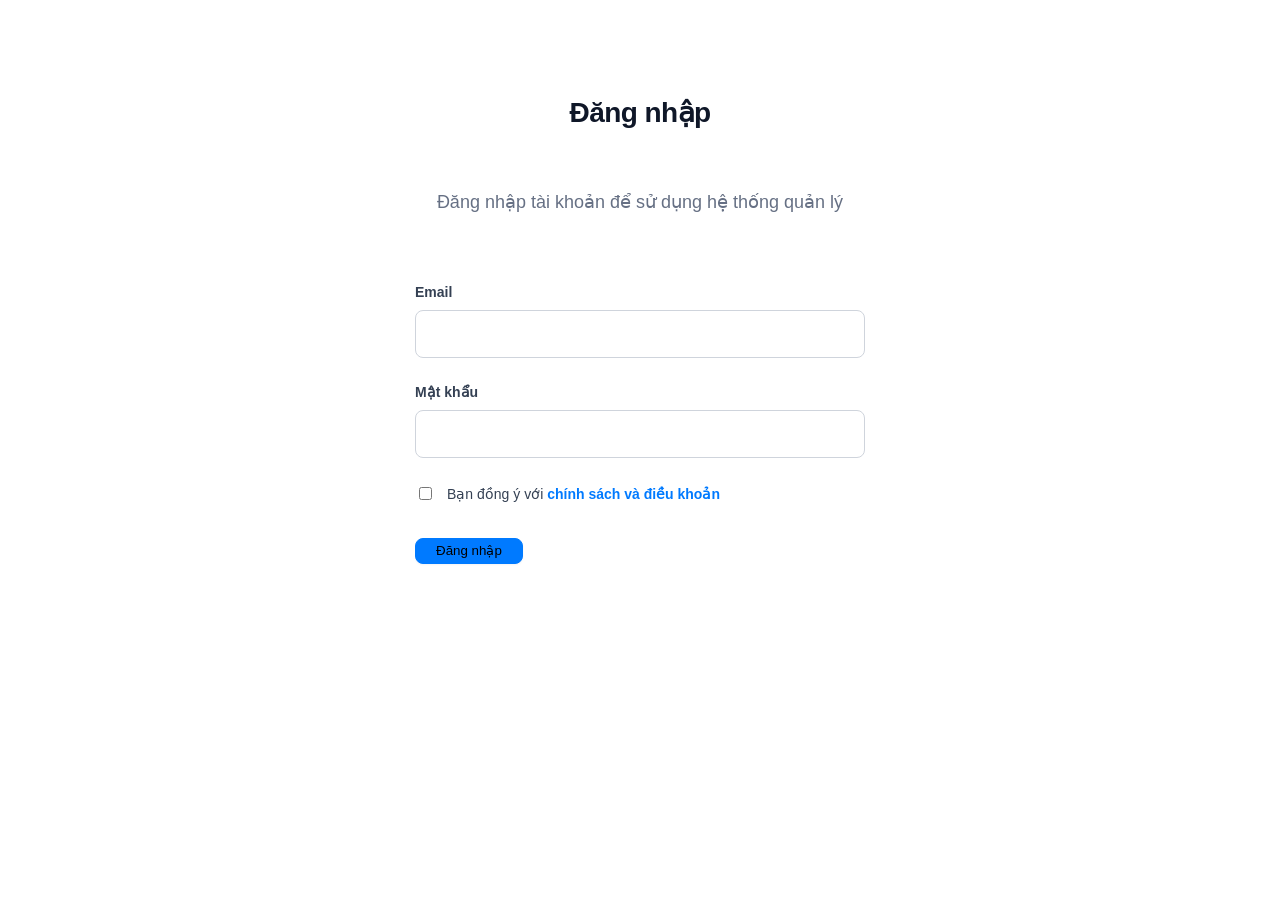
==== JS final project/index2.html @ 5e715f66 "Add files via upload" ====
<!DOCTYPE html>

<html lang="vi">
<head>
    <meta charset="UTF-8">
    <title>Đăng nhập</title>
    <link rel="stylesheet" href="style2.css">
</head>
<body>

<div class="main-container">
  <div class="content">
    <div class="heading-text">
      <h1 class="heading">Đăng nhập</h1>
      <p class="supporting-text">Đăng nhập tài khoản để sử dụng hệ thống quản lý</p>
    </div>

    <form class="form">
      <div class="form-fields">
        <div class="input-field">
          <label class="email-label" for="email">Email</label>
          <input class="text-input" type="email" id="email" name="email" />
        </div>

        <div class="input-field">
          <label class="password-label" for="password">Mật khẩu</label>
          <input class="text-input" type="password" id="password" name="password" />
        </div>

        <div class="checkbox">
          <input type="checkbox" id="agree" />
          <label class="agree-policy" for="agree">Bạn đồng ý với <span class="policy-terms">chính sách và điều khoản</span></label>
        </div>
      </div>

      <div class="actions">
        <button type="submit" class="button-base">Đăng nhập</button>
      </div>
    </form>
  </div>
</div>

</body>
</html>
---- JS final project/style2.css ----
﻿:root {
  --default-font-family: -apple-system, BlinkMacSystemFont, "Segoe UI", Roboto,
    Ubuntu, "Helvetica Neue", Helvetica, Arial, "PingFang SC",
    "Hiragino Sans GB", "Microsoft Yahei UI", "Microsoft Yahei",
    "Source Han Sans CN", sans-serif;
}

.main-container {
  overflow: hidden;
}

.main-container,
.main-container * {
  box-sizing: border-box;
}

input,
select,
textarea,
button {
  outline: 0;
}

.main-container {
  display: flex;
  flex-direction: column;
  align-items: center;
  flex-wrap: nowrap;
  gap: 24px;
  position: relative;
  width: 450px;
  margin: 0 auto;
  padding: 64px 0 64px 0;
  background: #ffffff;
}
.container {
  display: flex;
  flex-direction: column;
  align-items: flex-start;
  align-self: stretch;
  flex-wrap: nowrap;
  flex-shrink: 0;
  gap: 32px;
  position: relative;
  min-width: 0;
  padding: 0 16px 0 16px;
}
.content {
  display: flex;
  flex-direction: column;
  align-items: center;
  align-self: stretch;
  flex-wrap: nowrap;
  flex-shrink: 0;
  gap: 48px;
  position: relative;
  z-index: 1;
}
.heading-text {
  display: flex;
  flex-direction: column;
  align-items: center;
  align-self: stretch;
  flex-wrap: nowrap;
  flex-shrink: 0;
  gap: 16px;
  position: relative;
  z-index: 2;
}
.heading-subheading {
  display: flex;
  flex-direction: column;
  align-items: flex-start;
  align-self: stretch;
  flex-wrap: nowrap;
  flex-shrink: 0;
  gap: 12px;
  position: relative;
  z-index: 3;
}
.heading {
  align-self: stretch;
  flex-shrink: 0;
  flex-basis: auto;
  position: relative;
  height: 44px;
  color: #0f1728;
  font-family: Inter, var(--default-font-family);
  font-size: 28px;
  font-weight: 600;
  line-height: 44px;
  text-align: center;
  white-space: nowrap;
  letter-spacing: -0.56px;
  z-index: 4;
}
.supporting-text {
  align-self: stretch;
  flex-shrink: 0;
  flex-basis: auto;
  position: relative;
  height: 28px;
  color: #667084;
  font-family: Inter, var(--default-font-family);
  font-size: 18px;
  font-weight: 400;
  line-height: 28px;
  text-align: center;
  white-space: nowrap;
  z-index: 5;
}
.container-1 {
  display: flex;
  flex-direction: column;
  align-items: flex-start;
  align-self: stretch;
  flex-wrap: nowrap;
  flex-shrink: 0;
  gap: 48px;
  position: relative;
  min-width: 0;
  padding: 0 16px 0 16px;
  z-index: 6;
}
.content-2 {
  display: flex;
  flex-direction: column;
  align-items: center;
  align-self: stretch;
  flex-wrap: nowrap;
  flex-shrink: 0;
  gap: 48px;
  position: relative;
  z-index: 7;
}
.form {
  display: flex;
  flex-direction: column;
  align-items: flex-start;
  align-self: stretch;
  flex-wrap: nowrap;
  flex-shrink: 0;
  gap: 32px;
  position: relative;
  z-index: 8;
}
.form-fields {
  display: flex;
  flex-direction: column;
  align-items: flex-start;
  align-self: stretch;
  flex-wrap: nowrap;
  flex-shrink: 0;
  gap: 24px;
  position: relative;
  z-index: 9;
}
.input-field {
  display: flex;
  flex-direction: column;
  align-items: flex-start;
  align-self: stretch;
  flex-wrap: nowrap;
  flex-shrink: 0;
  position: relative;
  z-index: 10;
}
.input-field-base {
  display: flex;
  flex-direction: column;
  align-items: flex-start;
  align-self: stretch;
  flex-wrap: nowrap;
  flex-shrink: 0;
  gap: 6px;
  position: relative;
  z-index: 11;
}
.input-with-label {
  display: flex;
  flex-direction: column;
  align-items: flex-start;
  align-self: stretch;
  flex-wrap: nowrap;
  flex-shrink: 0;
  gap: 6px;
  position: relative;
  z-index: 12;
}
.email-label {
  flex-shrink: 0;
  flex-basis: auto;
  position: relative;
  height: 20px;
  color: #344053;
  font-family: Inter, var(--default-font-family);
  font-size: 14px;
  font-weight: 600;
  line-height: 20px;
  text-align: left;
  white-space: nowrap;
  z-index: 13;
}
.email-input {
  display: flex;
  align-items: center;
  align-self: stretch;
  flex-wrap: nowrap;
  flex-shrink: 0;
  gap: 8px;
  position: relative;
  height: 48px;
  padding: 0 0 0 0;
  background: #ffffff;
  border: 1px solid #cfd4dc;
  z-index: 14;
  overflow: hidden;
  border-radius: 8px;
  box-shadow: 0 1px 2px 0 rgba(16, 24, 40, 0.05);
}
.email-input-field {
  display: flex;
  flex-direction: column;
  align-items: flex-start;
  align-self: stretch;
  flex-wrap: nowrap;
  flex-shrink: 0;
  position: relative;
  z-index: 15;
}
.input-field-base-3 {
  display: flex;
  flex-direction: column;
  align-items: flex-start;
  align-self: stretch;
  flex-wrap: nowrap;
  flex-shrink: 0;
  gap: 6px;
  position: relative;
  z-index: 16;
}
.input-with-label-4 {
  display: flex;
  flex-direction: column;
  align-items: flex-start;
  align-self: stretch;
  flex-wrap: nowrap;
  flex-shrink: 0;
  gap: 6px;
  position: relative;
  z-index: 17;
}
.password-label {
  flex-shrink: 0;
  flex-basis: auto;
  position: relative;
  height: 20px;
  color: #344053;
  font-family: Inter, var(--default-font-family);
  font-size: 14px;
  font-weight: 600;
  line-height: 20px;
  text-align: left;
  white-space: nowrap;
  z-index: 18;
}
.password-input {
  display: flex;
  align-items: flex-start;
  align-self: stretch;
  flex-wrap: nowrap;
  flex-shrink: 0;
  position: relative;
  background: #ffffff;
  border: 1px solid #cfd4dc;
  z-index: 19;
  overflow: hidden;
  border-radius: 8px;
  box-shadow: 0 1px 2px 0 rgba(16, 24, 40, 0.05);
}
.text-input {
  display: block;
  width: 100%;
  min-height: 48px;
  margin-top: 8px;
}
.checkbox {
  display: flex;
  align-items: center;
  align-self: stretch;
  flex-wrap: nowrap;
  flex-shrink: 0;
  gap: 12px;
  position: relative;
  z-index: 21;
}
.checkbox-5 {
  display: flex;
  align-items: center;
  justify-content: center;
  flex-wrap: nowrap;
  flex-shrink: 0;
  position: relative;
  width: 20px;
  z-index: 22;
}
.checkbox-base {
  flex-shrink: 0;
  position: relative;
  width: 20px;
  height: 20px;
  background: #ffffff;
  border: 1px solid #cfd4dc;
  z-index: 23;
  overflow: hidden;
  border-radius: 6px;
}
.text {
  flex-grow: 1;
  flex-shrink: 0;
  flex-basis: 0;
  position: relative;
  width: 386px;
  font-family: Inter, var(--default-font-family);
  font-size: 14px;
  font-weight: 500;
  line-height: 24px;
  text-align: left;
  text-overflow: initial;
  white-space: nowrap;
  z-index: 24;
}
.agree-policy {
  position: relative;
  color: #344053;
  font-family: Inter, var(--default-font-family);
  font-size: 14px;
  font-weight: 500;
  line-height: 24px;
  text-align: left;
}
.policy-terms {
  position: relative;
  color: #007aff;
  font-family: Inter, var(--default-font-family);
  font-size: 14px;
  font-weight: 600;
  line-height: 24px;
  text-align: left;
}
.actions {
  display: flex;
  flex-direction: column;
  align-items: flex-start;
  align-self: stretch;
  flex-wrap: nowrap;
  flex-shrink: 0;
  gap: 16px;
  position: relative;
  z-index: 25;
}
.button {
  display: flex;
  align-items: flex-start;
  align-self: stretch;
  flex-wrap: nowrap;
  flex-shrink: 0;
  position: relative;
  z-index: 26;
  border-radius: 8px;
}
.button-base {
  display: flex;
  align-items: center;
  justify-content: center;
  flex-wrap: nowrap;
  flex-grow: 1;
  flex-shrink: 0;
  flex-basis: 0;
  gap: 8px;
  position: relative;
  padding: 12px 20px 12px 20px;
  background: #007aff;
  border: 1px solid #007aff;
  z-index: 27;
  overflow: hidden;
  border-radius: 8px;
  box-shadow: 0 1px 2px 0 rgba(16, 24, 40, 0.05);
}
.text-6 {
  flex-shrink: 0;
  flex-basis: auto;
  position: relative;
  height: 24px;
  color: #ffffff;
  font-family: Inter, var(--default-font-family);
  font-size: 16px;
  font-weight: 600;
  line-height: 24px;
  text-align: left;
  white-space: nowrap;
  z-index: 28;
}

input[type="email"],
input[type="password"] {
  width: 100%;
  height: 48px;
  padding: 0 12px;
  border: 1px solid #cfd4dc;
  border-radius: 8px;
  background: #ffffff;
  font-family: Inter, var(--default-font-family);
  font-size: 16px;
  color: #0f1728;
}

input[type="email"]:focus,
input[type="password"]:focus {
  border-color: #007aff;
  box-shadow: 0 0 0 3px rgba(0, 122, 255, 0.1);
  outline: none;
}

@media (max-width: 768px) {
  .main-container {
    width: min(100%, 95vw);
    padding: 32px 16px;
  }

  .heading {
    font-size: 24px;
    line-height: 32px;
  }

  .supporting-text {
    font-size: 16px;
    line-height: 24px;
  }

  .form-fields {
    gap: 16px;
  }

  .input-field {
    width: 100%;
    padding: 0;
  }

  .text-input,
  input[type="email"],
  input[type="password"] {
    width: 100%;
    font-size: 14px;
    height: 44px;
  }

  .actions {
    width: 100%;
  }

  .button-base {
    width: 100%;
    padding: 12px;
    font-size: 16px;
  }
}

@media (max-width: 480px) {
  .main-container {
    width: 100%;
    padding: 24px 12px;
  }

  .heading {
    font-size: 20px;
  }

  .supporting-text {
    font-size: 14px;
  }

  .text {
    width: auto;
  }
}
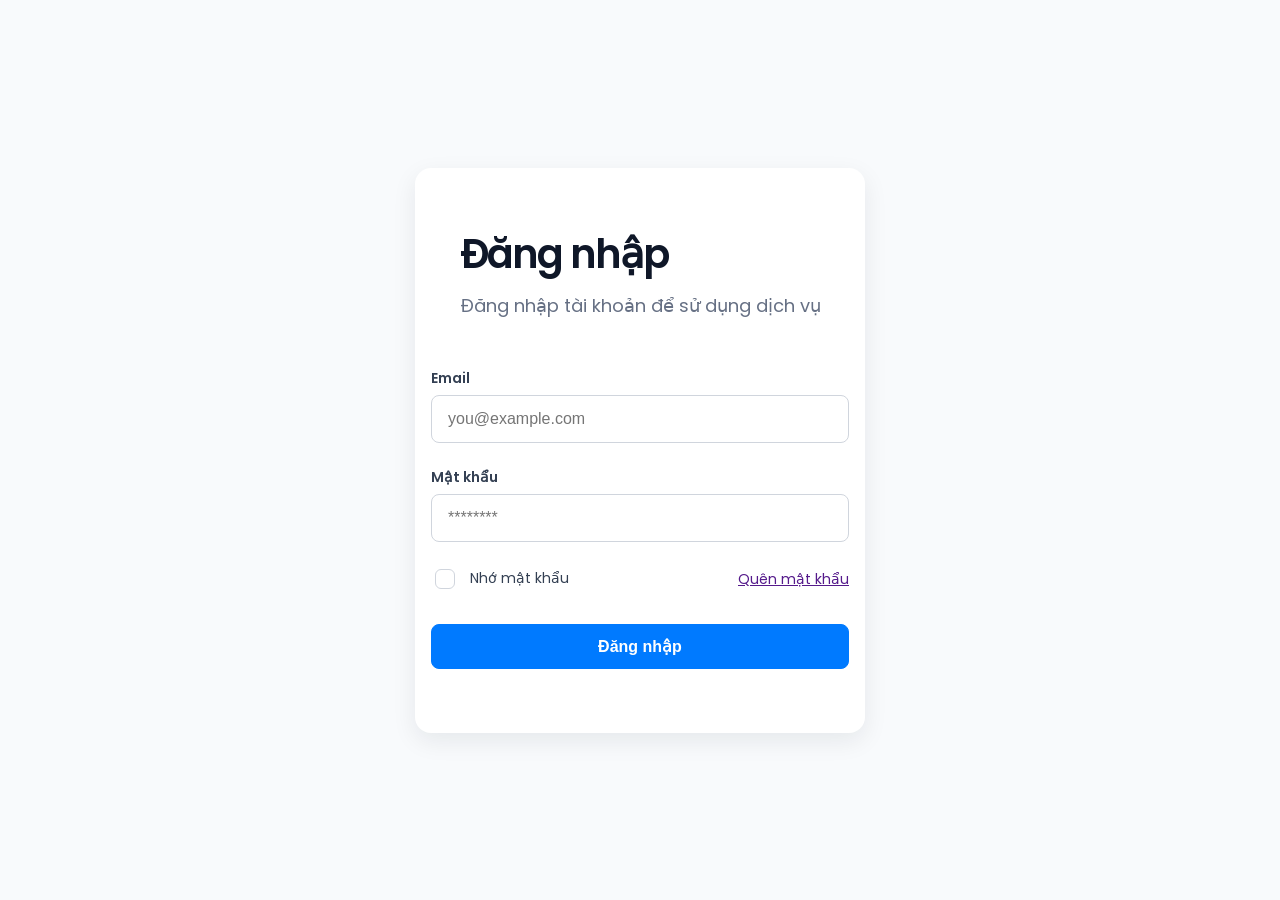
==== commit 88712303: "Add files via upload" ====
--- a/JS final project/index2.html
+++ b/JS final project/index2.html
@@ -1,44 +1,50 @@
 <!DOCTYPE html>
-
 <html lang="vi">
 <head>
-    <meta charset="UTF-8">
-    <title>Đăng nhập</title>
-    <link rel="stylesheet" href="style2.css">
+  <meta charset="UTF-8" />
+  <meta name="viewport" content="width=device-width, initial-scale=1.0" />
+  <title>Đăng nhập</title>
+  <link rel="stylesheet" href="style2.css" />
+  <link rel="preconnect" href="https://fonts.googleapis.com">
+<link rel="preconnect" href="https://fonts.gstatic.com" crossorigin>
+<link href="https://fonts.googleapis.com/css2?family=Poppins:ital,wght@0,100;0,200;0,300;0,400;0,500;0,600;0,700;0,800;0,900;1,100;1,200;1,300;1,400;1,500;1,600;1,700;1,800;1,900&display=swap" rel="stylesheet">
 </head>
 <body>
-
-<div class="main-container">
-  <div class="content">
-    <div class="heading-text">
-      <h1 class="heading">Đăng nhập</h1>
-      <p class="supporting-text">Đăng nhập tài khoản để sử dụng hệ thống quản lý</p>
-    </div>
-
-    <form class="form">
-      <div class="form-fields">
-        <div class="input-field">
-          <label class="email-label" for="email">Email</label>
-          <input class="text-input" type="email" id="email" name="email" />
+  <section class="MNHNhNgKMobile">
+    <div class="Container">
+      <div class="Content">
+        <div class="HeadingAndSupportingText">
+          <h1 class="Heading">Đăng nhập</h1>
+          <p class="SupportingText">Đăng nhập tài khoản để sử dụng dịch vụ</p>
         </div>
 
-        <div class="input-field">
-          <label class="password-label" for="password">Mật khẩu</label>
-          <input class="text-input" type="password" id="password" name="password" />
-        </div>
+        <form class="Form" action="#" method="post">
+          <div class="FormFields">
+            <div class="InputFieldBase">
+              <label class="Label" for="email">Email</label>
+              <input class="Input" type="email" id="email" name="email" placeholder="you@example.com" required />
+            </div>
 
-        <div class="checkbox">
-          <input type="checkbox" id="agree" />
-          <label class="agree-policy" for="agree">Bạn đồng ý với <span class="policy-terms">chính sách và điều khoản</span></label>
-        </div>
+            <div class="InputFieldBase">
+              <label class="Label" for="password">Mật khẩu</label>
+              <input class="Input" type="password" id="password" name="password" placeholder="********" required />
+            </div>
+
+            <div class="Extra">
+              <label class="Checkbox" for="agree">
+                <input class="CheckboxBase" type="checkbox" id="agree" name="agree" required />
+                <span class="Text">Nhớ mật khẩu</span>
+              </label>
+              <label for="">
+                <span class="Text"><a href="">Quên mật khẩu</a></span>
+              </label>
+            </div>  
+          </div>
+
+          <button type="submit" class="ButtonBase">Đăng nhập</button>
+        </form>
       </div>
-
-      <div class="actions">
-        <button type="submit" class="button-base">Đăng nhập</button>
-      </div>
-    </form>
-  </div>
-</div>
-
+    </div>
+  </section>
 </body>
-</html>
+</html>
--- a/JS final project/style2.css
+++ b/JS final project/style2.css
@@ -1,486 +1,196 @@
-﻿:root {
-  --default-font-family: -apple-system, BlinkMacSystemFont, "Segoe UI", Roboto,
-    Ubuntu, "Helvetica Neue", Helvetica, Arial, "PingFang SC",
-    "Hiragino Sans GB", "Microsoft Yahei UI", "Microsoft Yahei",
-    "Source Han Sans CN", sans-serif;
-}
+﻿
 
-.main-container {
-  overflow: hidden;
-}
-
-.main-container,
-.main-container * {
+* {
   box-sizing: border-box;
 }
 
-input,
-select,
-textarea,
-button {
-  outline: 0;
-}
-
-.main-container {
-  display: flex;
-  flex-direction: column;
-  align-items: center;
-  flex-wrap: nowrap;
-  gap: 24px;
-  position: relative;
-  width: 450px;
-  margin: 0 auto;
-  padding: 64px 0 64px 0;
-  background: #ffffff;
-}
-.container {
-  display: flex;
-  flex-direction: column;
-  align-items: flex-start;
-  align-self: stretch;
-  flex-wrap: nowrap;
-  flex-shrink: 0;
-  gap: 32px;
-  position: relative;
-  min-width: 0;
-  padding: 0 16px 0 16px;
-}
-.content {
-  display: flex;
-  flex-direction: column;
-  align-items: center;
-  align-self: stretch;
-  flex-wrap: nowrap;
-  flex-shrink: 0;
-  gap: 48px;
-  position: relative;
-  z-index: 1;
-}
-.heading-text {
-  display: flex;
-  flex-direction: column;
-  align-items: center;
-  align-self: stretch;
-  flex-wrap: nowrap;
-  flex-shrink: 0;
-  gap: 16px;
-  position: relative;
-  z-index: 2;
-}
-.heading-subheading {
-  display: flex;
-  flex-direction: column;
-  align-items: flex-start;
-  align-self: stretch;
-  flex-wrap: nowrap;
-  flex-shrink: 0;
-  gap: 12px;
-  position: relative;
-  z-index: 3;
-}
-.heading {
-  align-self: stretch;
-  flex-shrink: 0;
-  flex-basis: auto;
-  position: relative;
-  height: 44px;
+body {
+  margin: 0;
+  background: #f8fafc;
+  font-family: var(--default-font-family);
   color: #0f1728;
-  font-family: Inter, var(--default-font-family);
-  font-size: 28px;
-  font-weight: 600;
-  line-height: 44px;
-  text-align: center;
-  white-space: nowrap;
-  letter-spacing: -0.56px;
-  z-index: 4;
-}
-.supporting-text {
-  align-self: stretch;
-  flex-shrink: 0;
-  flex-basis: auto;
-  position: relative;
-  height: 28px;
-  color: #667084;
-  font-family: Inter, var(--default-font-family);
-  font-size: 18px;
-  font-weight: 400;
-  line-height: 28px;
-  text-align: center;
-  white-space: nowrap;
-  z-index: 5;
-}
-.container-1 {
-  display: flex;
-  flex-direction: column;
-  align-items: flex-start;
-  align-self: stretch;
-  flex-wrap: nowrap;
-  flex-shrink: 0;
-  gap: 48px;
-  position: relative;
-  min-width: 0;
-  padding: 0 16px 0 16px;
-  z-index: 6;
-}
-.content-2 {
-  display: flex;
-  flex-direction: column;
-  align-items: center;
-  align-self: stretch;
-  flex-wrap: nowrap;
-  flex-shrink: 0;
-  gap: 48px;
-  position: relative;
-  z-index: 7;
-}
-.form {
-  display: flex;
-  flex-direction: column;
-  align-items: flex-start;
-  align-self: stretch;
-  flex-wrap: nowrap;
-  flex-shrink: 0;
-  gap: 32px;
-  position: relative;
-  z-index: 8;
-}
-.form-fields {
-  display: flex;
-  flex-direction: column;
-  align-items: flex-start;
-  align-self: stretch;
-  flex-wrap: nowrap;
-  flex-shrink: 0;
-  gap: 24px;
-  position: relative;
-  z-index: 9;
-}
-.input-field {
-  display: flex;
-  flex-direction: column;
-  align-items: flex-start;
-  align-self: stretch;
-  flex-wrap: nowrap;
-  flex-shrink: 0;
-  position: relative;
-  z-index: 10;
-}
-.input-field-base {
-  display: flex;
-  flex-direction: column;
-  align-items: flex-start;
-  align-self: stretch;
-  flex-wrap: nowrap;
-  flex-shrink: 0;
-  gap: 6px;
-  position: relative;
-  z-index: 11;
-}
-.input-with-label {
-  display: flex;
-  flex-direction: column;
-  align-items: flex-start;
-  align-self: stretch;
-  flex-wrap: nowrap;
-  flex-shrink: 0;
-  gap: 6px;
-  position: relative;
-  z-index: 12;
-}
-.email-label {
-  flex-shrink: 0;
-  flex-basis: auto;
-  position: relative;
-  height: 20px;
-  color: #344053;
-  font-family: Inter, var(--default-font-family);
-  font-size: 14px;
-  font-weight: 600;
-  line-height: 20px;
-  text-align: left;
-  white-space: nowrap;
-  z-index: 13;
-}
-.email-input {
-  display: flex;
-  align-items: center;
-  align-self: stretch;
-  flex-wrap: nowrap;
-  flex-shrink: 0;
-  gap: 8px;
-  position: relative;
-  height: 48px;
-  padding: 0 0 0 0;
-  background: #ffffff;
-  border: 1px solid #cfd4dc;
-  z-index: 14;
-  overflow: hidden;
-  border-radius: 8px;
-  box-shadow: 0 1px 2px 0 rgba(16, 24, 40, 0.05);
-}
-.email-input-field {
-  display: flex;
-  flex-direction: column;
-  align-items: flex-start;
-  align-self: stretch;
-  flex-wrap: nowrap;
-  flex-shrink: 0;
-  position: relative;
-  z-index: 15;
-}
-.input-field-base-3 {
-  display: flex;
-  flex-direction: column;
-  align-items: flex-start;
-  align-self: stretch;
-  flex-wrap: nowrap;
-  flex-shrink: 0;
-  gap: 6px;
-  position: relative;
-  z-index: 16;
-}
-.input-with-label-4 {
-  display: flex;
-  flex-direction: column;
-  align-items: flex-start;
-  align-self: stretch;
-  flex-wrap: nowrap;
-  flex-shrink: 0;
-  gap: 6px;
-  position: relative;
-  z-index: 17;
-}
-.password-label {
-  flex-shrink: 0;
-  flex-basis: auto;
-  position: relative;
-  height: 20px;
-  color: #344053;
-  font-family: Inter, var(--default-font-family);
-  font-size: 14px;
-  font-weight: 600;
-  line-height: 20px;
-  text-align: left;
-  white-space: nowrap;
-  z-index: 18;
-}
-.password-input {
-  display: flex;
-  align-items: flex-start;
-  align-self: stretch;
-  flex-wrap: nowrap;
-  flex-shrink: 0;
-  position: relative;
-  background: #ffffff;
-  border: 1px solid #cfd4dc;
-  z-index: 19;
-  overflow: hidden;
-  border-radius: 8px;
-  box-shadow: 0 1px 2px 0 rgba(16, 24, 40, 0.05);
-}
-.text-input {
-  display: block;
-  width: 100%;
-  min-height: 48px;
-  margin-top: 8px;
-}
-.checkbox {
-  display: flex;
-  align-items: center;
-  align-self: stretch;
-  flex-wrap: nowrap;
-  flex-shrink: 0;
-  gap: 12px;
-  position: relative;
-  z-index: 21;
-}
-.checkbox-5 {
+  min-height: 100vh;
   display: flex;
   align-items: center;
   justify-content: center;
-  flex-wrap: nowrap;
-  flex-shrink: 0;
-  position: relative;
-  width: 20px;
-  z-index: 22;
+  padding: 16px;
+  font-family: "Poppins", sans-serif;
 }
-.checkbox-base {
-  flex-shrink: 0;
-  position: relative;
-  width: 20px;
-  height: 20px;
+
+.MNHNhNgKMobile {
+  width: min(100%, 450px);
+  padding: 64px 16px;
   background: #ffffff;
-  border: 1px solid #cfd4dc;
-  z-index: 23;
-  overflow: hidden;
-  border-radius: 6px;
+  border-radius: 16px;
+  box-shadow: 0 8px 24px rgba(15, 23, 42, 0.08);
+  display: flex;
+  flex-direction: column;
+  gap: 24px;
 }
-.text {
-  flex-grow: 1;
-  flex-shrink: 0;
-  flex-basis: 0;
-  position: relative;
-  width: 386px;
-  font-family: Inter, var(--default-font-family);
-  font-size: 14px;
-  font-weight: 500;
-  line-height: 24px;
-  text-align: left;
-  text-overflow: initial;
-  white-space: nowrap;
-  z-index: 24;
+
+.Container {
+  width: 100%;
+  display: flex;
+  flex-direction: column;
+  gap: 32px;
 }
-.agree-policy {
-  position: relative;
-  color: #344053;
-  font-family: Inter, var(--default-font-family);
-  font-size: 14px;
-  font-weight: 500;
-  line-height: 24px;
-  text-align: left;
+
+.Content {
+  width: 100%;
+  display: flex;
+  flex-direction: column;
+  gap: 48px;
+  align-items: center;
 }
-.policy-terms {
-  position: relative;
-  color: #007aff;
-  font-family: Inter, var(--default-font-family);
+
+.HeadingAndSupportingText {
+  display: flex;
+  flex-direction: column;
+  gap: 16px;
+  align-items: flex-start;
+  font-family: "Poppins", sans-serif;
+}
+
+.Heading {
+  margin: 0;
+  font-size: 40px;
+  font-weight: 600;
+  line-height: 44px;
+  color: #0f1728;
+  text-align: center;
+  letter-spacing: -2px;
+}
+
+.SupportingText {
+  margin: 0;
+  font-size: 18px;
+  line-height: 28px;
+  color: #667084;
+  text-align: center;
+}
+
+.Form {
+  width: 100%;
+  display: flex;
+  flex-direction: column;
+  gap: 32px;
+}
+
+.FormFields {
+  display: flex;
+  flex-direction: column;
+  gap: 24px;
+}
+
+.InputFieldBase {
+  display: flex;
+  flex-direction: column;
+  justify-content: space-between;
+  gap: 6px;
+}
+
+.Label {
   font-size: 14px;
   font-weight: 600;
-  line-height: 24px;
-  text-align: left;
-}
-.actions {
-  display: flex;
-  flex-direction: column;
-  align-items: flex-start;
-  align-self: stretch;
-  flex-wrap: nowrap;
-  flex-shrink: 0;
-  gap: 16px;
-  position: relative;
-  z-index: 25;
-}
-.button {
-  display: flex;
-  align-items: flex-start;
-  align-self: stretch;
-  flex-wrap: nowrap;
-  flex-shrink: 0;
-  position: relative;
-  z-index: 26;
-  border-radius: 8px;
-}
-.button-base {
-  display: flex;
-  align-items: center;
-  justify-content: center;
-  flex-wrap: nowrap;
-  flex-grow: 1;
-  flex-shrink: 0;
-  flex-basis: 0;
-  gap: 8px;
-  position: relative;
-  padding: 12px 20px 12px 20px;
-  background: #007aff;
-  border: 1px solid #007aff;
-  z-index: 27;
-  overflow: hidden;
-  border-radius: 8px;
-  box-shadow: 0 1px 2px 0 rgba(16, 24, 40, 0.05);
-}
-.text-6 {
-  flex-shrink: 0;
-  flex-basis: auto;
-  position: relative;
-  height: 24px;
-  color: #ffffff;
-  font-family: Inter, var(--default-font-family);
-  font-size: 16px;
-  font-weight: 600;
-  line-height: 24px;
-  text-align: left;
-  white-space: nowrap;
-  z-index: 28;
+  color: #344053;
 }
 
-input[type="email"],
-input[type="password"] {
+.Input {
   width: 100%;
   height: 48px;
-  padding: 0 12px;
-  border: 1px solid #cfd4dc;
+  padding: 12px 16px;
+  border: 1px solid #d0d5dd;
   border-radius: 8px;
   background: #ffffff;
-  font-family: Inter, var(--default-font-family);
   font-size: 16px;
   color: #0f1728;
 }
 
-input[type="email"]:focus,
-input[type="password"]:focus {
+.Input:focus {
+  outline: none;
   border-color: #007aff;
   box-shadow: 0 0 0 3px rgba(0, 122, 255, 0.1);
-  outline: none;
+}
+
+.Checkbox {
+  display: flex;
+  align-items: center;
+  gap: 12px;
+}
+
+.Extra {
+  display: flex;
+  justify-content: space-between;
+}
+
+.CheckboxBase {
+  width: 20px;
+  height: 20px;
+}
+
+.CheckboxBase[type="checkbox"] {
+  appearance: none;
+  -webkit-appearance: none;
+  border: 1px solid #d0d5dd;
+  border-radius: 6px;
+  background: #ffffff;
+  cursor: pointer;
+  position: relative;
+}
+
+.CheckboxBase[type="checkbox"]:checked::after {
+  content: "";
+  position: absolute;
+  top: 2px;
+  left: 6px;
+  width: 5px;
+  height: 10px;
+  border: solid #007aff;
+  border-width: 0 2px 2px 0;
+  transform: rotate(45deg);
+}
+
+.Text {
+  font-size: 14px;
+  color: #344053;
+}
+
+.link {
+  color: #007aff;
+  font-weight: 600;
+  text-decoration: none;
+}
+
+.ButtonBase {
+  width: 100%;
+  padding: 12px 20px;
+  background: #007aff;
+  color: white;
+  border: 1px solid #007aff;
+  border-radius: 8px;
+  font-size: 16px;
+  font-weight: 600;
+  cursor: pointer;
+}
+
+.ButtonBase:hover {
+  background: #005ce6;
+  border-color: #005ce6;
 }
 
 @media (max-width: 768px) {
-  .main-container {
-    width: min(100%, 95vw);
-    padding: 32px 16px;
+  .MNHNhNgKMobile {
+    width: 100%;
+    padding: 40px 12px;
   }
-
-  .heading {
-    font-size: 24px;
-    line-height: 32px;
-  }
-
-  .supporting-text {
-    font-size: 16px;
-    line-height: 24px;
-  }
-
-  .form-fields {
-    gap: 16px;
-  }
-
-  .input-field {
-    width: 100%;
-    padding: 0;
-  }
-
-  .text-input,
-  input[type="email"],
-  input[type="password"] {
-    width: 100%;
-    font-size: 14px;
-    height: 44px;
-  }
-
-  .actions {
-    width: 100%;
-  }
-
-  .button-base {
-    width: 100%;
-    padding: 12px;
-    font-size: 16px;
-  }
+  .Heading { font-size: 24px; }
+  .SupportingText { font-size: 16px; }
+  .Input { height: 44px; font-size: 14px; }
+  .ButtonBase { font-size: 15px; }
 }
 
 @media (max-width: 480px) {
-  .main-container {
-    width: 100%;
-    padding: 24px 12px;
-  }
-
-  .heading {
-    font-size: 20px;
-  }
-
-  .supporting-text {
-    font-size: 14px;
-  }
-
-  .text {
-    width: auto;
-  }
-}
+  .MNHNhNgKMobile { padding: 24px 12px; }
+  .Heading { font-size: 20px; }
+  .SupportingText { font-size: 14px; }
+}
